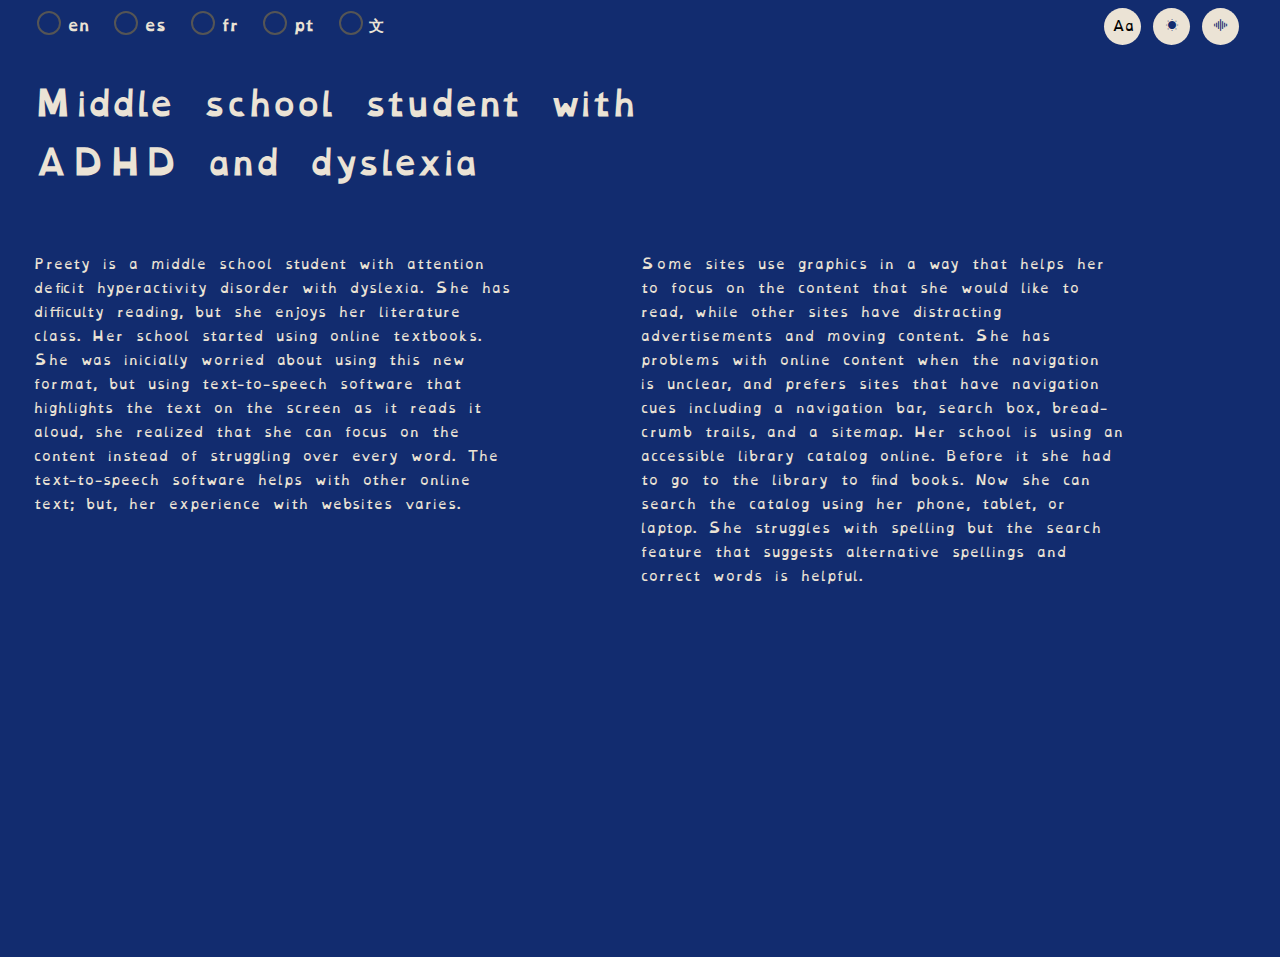
==== index.html @ 86f6e597 "update" ====
<!DOCTYPE html>
<html lang="en" style="background-color: #122C6F;">
<head>
    <link rel="stylesheet" href="style.css">
    <meta charset="UTF-8">
    <meta name="viewport" content="width=device-width, initial-scale=1.0">
    <link rel="stylesheet" href="https://cdn.jsdelivr.net/npm/bootstrap-icons@1.3.0/font/bootstrap-icons.css">
    <title>Accessible Persona Card</title>
</head>
<main>
    <ul>
        <!-- choose language -->
        <li class="language">
            <form class="radio-button-container">
                <section class="radio-button">
                    <input type="radio" class="radio-button__input" id="en" name="radio-group">
                    <label class="radio-button__label current-font" for="en">
                        <span class="radio-button__custom"></span>
                        en
                    </label>
                </section>
                <section class="radio-button">
                    <input type="radio" class="radio-button__input" id="es" name="radio-group">
                    <label class="radio-button__label current-font" for="es">
                        <span class="radio-button__custom"></span>
                        es
                    </label>
                </section>
                <section class="radio-button">
                    <input type="radio" class="radio-button__input" id="fr" name="radio-group">
                    <label class="radio-button__label current-font" for="fr">
                        <span class="radio-button__custom"></span>
                        fr
                    </label>
                </section>
                <section class="radio-button">
                    <input type="radio" class="radio-button__input" id="pt" name="radio-group">
                    <label class="radio-button__label current-font" for="pt">
                        <span class="radio-button__custom"></span>
                        pt
                    </label>
                </section>
                <section class="radio-button">
                    <input type="radio" class="radio-button__input" id="chinese" name="radio-group">
                    <label class="radio-button__label current-font" for="chinese">
                        <span class="radio-button__custom"></span>
                        文
                    </label>
                </section>
            </form>
        </li>

        <!-- other options -->
        <li class="buttons">
            <button id="fontButton" class="current-font" onclick="changeFont()">
                <!-- <i class="bi bi-type"></i> -->
                Aa
            </button>

            <button onclick="changeMode()">
                <i id="modeButton" class="bi bi-brightness-low-fill"></i>
            </button>

            <button id="speechButton" onclick="textToSpeech()">
                <i class="bi bi-soundwave"></i>
            </button>
        </li>      
    </ul>

    <!-- text -->
    <section class="card">

        <section class="header">
            <h1 class="title text" id="title">Middle school student with ADHD and dyslexia</h1>
        </section>

        <section class="text-container">
            <p class="col1 text" id="firstParagraph">
                Preety is a middle school student with  attention deficit hyperactivity disorder with dyslexia.
                She has difficulty reading, but she enjoys   her literature class. Her school started  using online textbooks. 
                She was inicially  worried about using this new format, but   using text-to-speech software that highlights the text on the screen as it  reads it aloud, she realized that she  can focus on the content instead of struggling over every word.
                The text-to-speech software helps with other online   text; but, her experience with websites varies.
            </p>
            <p class="col2 text" id="secondParagraph">
                Some sites use graphics in a way that  helps her to focus on the content that she would like to read, while other sites   have distracting advertisements and moving content.
                She has problems with online content  when the navigation is  unclear,  and  prefers sites that have navigation cues including a navigation bar, search box,   bread-crumb trails, and a sitemap.   Her school is using an accessible library catalog online. Before it she had to go to the library to find books. Now she can search the catalog using her phone, tablet, or laptop. She struggles with spelling but the search   feature that suggests alternative spellings and correct words is helpful.
            </p>
        </section>

        <!-- <section class="girl-img">
            <img src="girl.svg"/ alt="black and white illustration of a girl reading">
        </section> -->
</main>
<script src="script.js"></script>
</html>
---- style.css ----
@font-face {
    font-family: 'OpenDyslexic-Bold'; 
    src: url('fonts/OpenDyslexic-Bold.otf'); 
}

@font-face {
    font-family: 'OpenDyslexic-Regular'; 
    src: url('fonts/OpenDyslexic-Regular.otf'); 
}

@font-face {
    font-family: 'CenturyGothic'; 
    src: url('fonts/CenturyGothic.ttf'); 
}

@font-face {
    font-family: 'Chinese'; 
    src: url('fonts/NotoSans.ttf'); 
}


html {
    --backgorund-color: #122C6F;
    --font-color: #EBE3D5;
    --currentFont: "OpenDyslexic-Regular";
    --radialButton: #FFB731;
}


.chinese {
    letter-spacing: 0.5rem;
    padding-bottom: 0.5rem;
    font-size: xx-large;
}

.current-font {
    font-family: var(--currentFont);
}


ul {
    list-style-type: none;
    margin: 0;
    margin-left: 2%;
    margin-right: 2%;
    padding: 0;
    overflow: hidden;
    border-radius: 0.3rem;
}

.language {
    float: left;
}

li a {
    display: inline;
    color: black;
    text-align: center;
    padding: 1rem 1rem;
    font-family: var(--currentFont);
    transition: all ease-in-out 0.3s;
    text-decoration: none;
}

.text {
    font-family: var(--currentFont);
}

p {
    text-align: left;
    width: 50%;
    margin: auto;
    color: var(--font-color);
}

h1 {
    color: var(--font-color);
}

h3 {
    text-align: center;
    width: 50%;
    margin: auto;
    color: var(--font-color);
}

.card {
    /* background-color: var(--backgorund-color); */
    color: var(--font-color);
    display: flex;
    flex-direction: column;
    height: 100vh;
    margin-left: 2%;
    margin-right: 2%;
}

.header {
    margin-top: 2%;
    display: flex;
    flex-direction: column;
}

.title {
    font-size: xx-large;
    margin: 0;
    width: 60%;
    height: fit-content;
    text-align: left;
}

font-icon {
    color: red;
}

.buttons {
    float: right;
    display: inline;
}

button {
    width: 2.3rem;
    height: 2.3rem;
    border-radius: 50rem;
    border: none;
    /* border: 0.2rem solid var(--radialButton); */
    background-color: var(--font-color);
    margin-right: 0.5rem;
    
}

button:hover {
    cursor: pointer;
}


i {
    color: var(--backgorund-color);
}


.bi {
    font-size: 1rem;
    color: var(--backgorund-color);
}


.font {
    font-family: var(--currentFont);
}

.text-container {
    display: flex;
    flex-direction: row;
    flex-wrap: nowrap;
    gap: 10%;
    margin-top: 5%;
}

.col1{
    margin: 0;
    width: 40%;
    font-size: small;
}

.col2 {
    margin:0;
    width: 40%;
    font-size: small;
}

.girl-img {
    position: absolute;
    bottom: 6.5vw;
    right: 0;
    /* max-width: 100px;
    max-height: 120px; */
}

.girl-img img {
    transform: scale(0.5);
    width: 100%;
    height: auto;
}



 



/* From Uiverse.io by gharsh11032000 */ 
.radio-button-container {
    display: flex;
    align-items: center;
    gap: 24px;
    margin-left: 1%;
    margin-top: 1%;
  }
  
  .radio-button {
    display: flex;
    position: relative;
    cursor: pointer;
  }
  
  .radio-button__input {
    position: absolute;
    opacity: 0;
    width: 0;
    height: 0;
  }
  
  .radio-button__label {
    display: inline-block;
    padding-left: 30px;
    margin-bottom: 10px;
    position: relative;
    font-size: 15px;
    color: var(--font-color);
    font-weight: 600;
    cursor: pointer;
    /* font-family: var(--currentFont); */
    transition: all 0.3s ease;
  }
  
  .radio-button__custom {
    position: absolute;
    top: 0;
    left: 0;
    width: 20px;
    height: 20px;
    border-radius: 50%;
    border: 2px solid #555;
    transition: all 0.3s ease;
  }
  
  .radio-button__input:checked + .radio-button__label .radio-button__custom {
    background-color: var(--radialButton);
    border-color: transparent;
    transform: scale(0.8);
    box-shadow: 0 0 20px #4c8bf580;
  }
  
  .radio-button__input:checked + .radio-button__label {
    color: var(--radialButton);
  }
  
  .radio-button__label:hover .radio-button__custom {
    transform: scale(1.2);
    border-color: var(--radialButton);
    box-shadow: 0 0 20px #4c8bf580;
  }
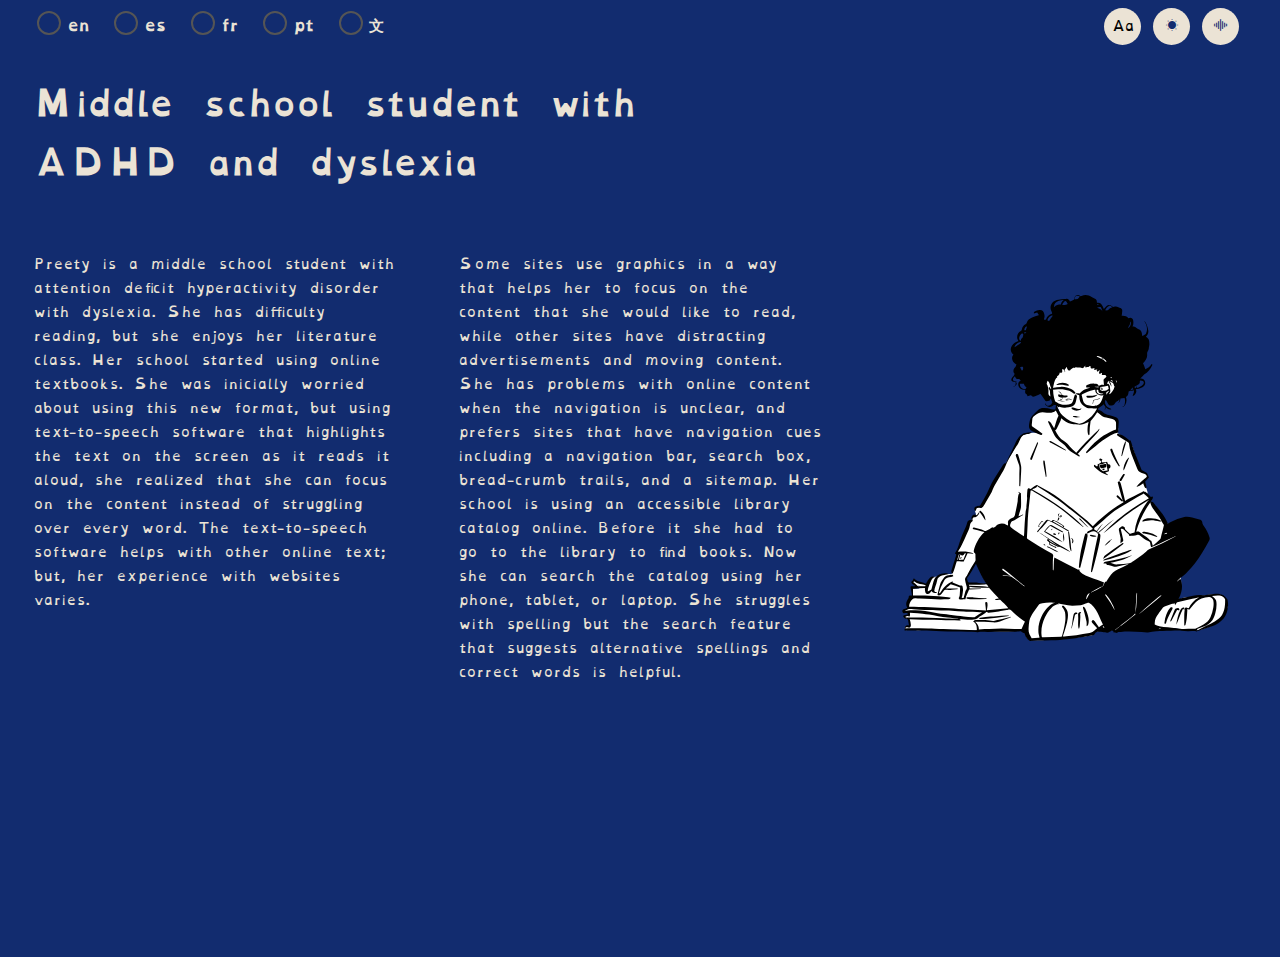
==== commit d4eb94e8: "update" ====
--- a/index.html
+++ b/index.html
@@ -32,7 +32,7 @@
                         <span class="radio-button__custom"></span>
                         fr
                     </label>
-                </section>
+                </section
                 <section class="radio-button">
                     <input type="radio" class="radio-button__input" id="pt" name="radio-group">
                     <label class="radio-button__label current-font" for="pt">
@@ -53,7 +53,6 @@
         <!-- other options -->
         <li class="buttons">
             <button id="fontButton" class="current-font" onclick="changeFont()">
-                <!-- <i class="bi bi-type"></i> -->
                 Aa
             </button>
 
@@ -61,8 +60,8 @@
                 <i id="modeButton" class="bi bi-brightness-low-fill"></i>
             </button>
 
-            <button id="speechButton" onclick="textToSpeech()">
-                <i class="bi bi-soundwave"></i>
+            <button onclick="textToSpeech()">
+                <i id="speechButton" class="bi bi-soundwave"></i>
             </button>
         </li>      
     </ul>
@@ -85,11 +84,11 @@
                 Some sites use graphics in a way that  helps her to focus on the content that she would like to read, while other sites   have distracting advertisements and moving content.
                 She has problems with online content  when the navigation is  unclear,  and  prefers sites that have navigation cues including a navigation bar, search box,   bread-crumb trails, and a sitemap.   Her school is using an accessible library catalog online. Before it she had to go to the library to find books. Now she can search the catalog using her phone, tablet, or laptop. She struggles with spelling but the search   feature that suggests alternative spellings and correct words is helpful.
             </p>
+            <img src="girl.svg" class="girl-img" alt="black and white illustration of a girl reading">
         </section>
 
-        <!-- <section class="girl-img">
-            <img src="girl.svg"/ alt="black and white illustration of a girl reading">
-        </section> -->
+        
+        
 </main>
 <script src="script.js"></script>
 </html>--- a/style.css
+++ b/style.css
@@ -24,6 +24,14 @@
     --font-color: #EBE3D5;
     --currentFont: "OpenDyslexic-Regular";
     --radialButton: #FFB731;
+}
+
+img {
+    max-width: 30%;
+    height: fit-content;
+    position: relative;
+    /* left: -5%; */
+    margin: auto;
 }
 
 
@@ -152,39 +160,49 @@
     display: flex;
     flex-direction: row;
     flex-wrap: nowrap;
-    gap: 10%;
+    gap: 5%;
     margin-top: 5%;
 }
 
 .col1{
     margin: 0;
-    width: 40%;
+    width: 45%;
     font-size: small;
 }
 
 .col2 {
     margin:0;
-    width: 40%;
+    width: 45%;
     font-size: small;
 }
 
-.girl-img {
-    position: absolute;
-    bottom: 6.5vw;
-    right: 0;
-    /* max-width: 100px;
-    max-height: 120px; */
-}
-
-.girl-img img {
-    transform: scale(0.5);
-    width: 100%;
-    height: auto;
-}
-
-
-
- 
+@media (max-width: 720px) {
+    .text-container {
+        flex-direction: column;
+    }
+
+    .col1, .col2 {
+        margin-bottom: 2rem;
+        width: 80%;
+    }
+
+    .title {
+        width: 90%;
+        margin-top: 1rem;
+    }
+
+    .buttons {
+        float: left;
+    }
+
+    img {
+        max-width: 80%;
+    }
+}
+
+
+
+
 
 
 
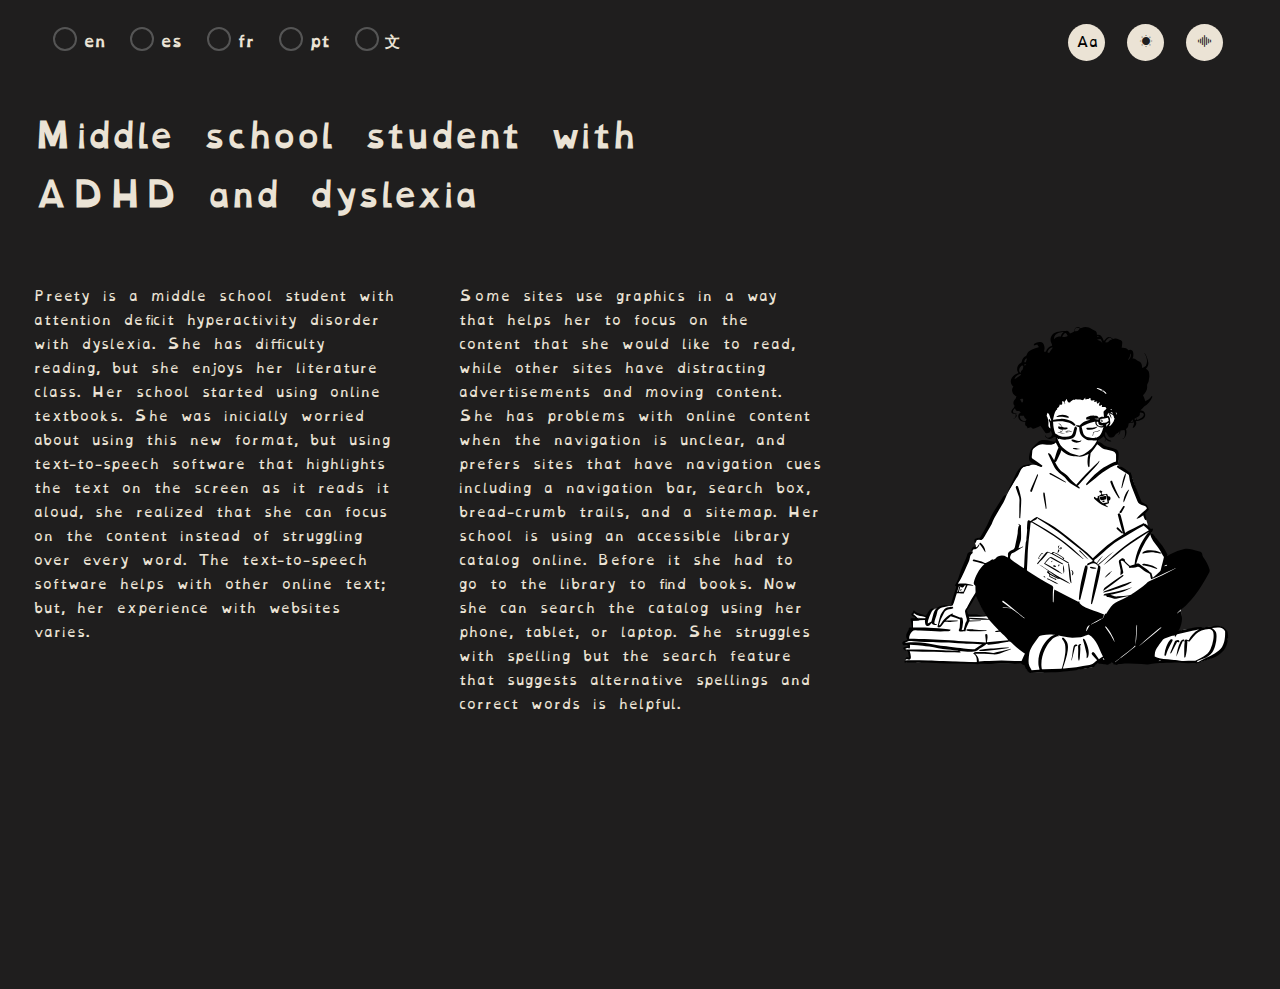
==== commit 5ba7f960: "update" ====
--- a/index.html
+++ b/index.html
@@ -1,6 +1,9 @@
 <!DOCTYPE html>
-<html lang="en" style="background-color: #122C6F;">
+<html lang="en" style="background-color: #1F1E1E;">
 <head>
+    <link href="#persona-card">
+    <link href="#persona-card-title">
+    <link href="#persona-card-main-text">
     <link rel="stylesheet" href="style.css">
     <meta charset="UTF-8">
     <meta name="viewport" content="width=device-width, initial-scale=1.0">
@@ -32,7 +35,7 @@
                         <span class="radio-button__custom"></span>
                         fr
                     </label>
-                </section
+                </section>
                 <section class="radio-button">
                     <input type="radio" class="radio-button__input" id="pt" name="radio-group">
                     <label class="radio-button__label current-font" for="pt">
@@ -52,42 +55,47 @@
 
         <!-- other options -->
         <li class="buttons">
-            <button id="fontButton" class="current-font" onclick="changeFont()">
+            <button id="fontButton" class="current-font button" onclick="changeFont()">
                 Aa
             </button>
 
-            <button onclick="changeMode()">
+            <button onclick="changeMode()" class="button">
                 <i id="modeButton" class="bi bi-brightness-low-fill"></i>
             </button>
 
-            <button onclick="textToSpeech()">
+            <button onclick="textToSpeech()" class="button">
                 <i id="speechButton" class="bi bi-soundwave"></i>
             </button>
         </li>      
     </ul>
 
     <!-- text -->
-    <section class="card">
-
-        <section class="header">
-            <h1 class="title text" id="title">Middle school student with ADHD and dyslexia</h1>
-        </section>
-
-        <section class="text-container">
-            <p class="col1 text" id="firstParagraph">
-                Preety is a middle school student with  attention deficit hyperactivity disorder with dyslexia.
-                She has difficulty reading, but she enjoys   her literature class. Her school started  using online textbooks. 
-                She was inicially  worried about using this new format, but   using text-to-speech software that highlights the text on the screen as it  reads it aloud, she realized that she  can focus on the content instead of struggling over every word.
-                The text-to-speech software helps with other online   text; but, her experience with websites varies.
-            </p>
-            <p class="col2 text" id="secondParagraph">
-                Some sites use graphics in a way that  helps her to focus on the content that she would like to read, while other sites   have distracting advertisements and moving content.
-                She has problems with online content  when the navigation is  unclear,  and  prefers sites that have navigation cues including a navigation bar, search box,   bread-crumb trails, and a sitemap.   Her school is using an accessible library catalog online. Before it she had to go to the library to find books. Now she can search the catalog using her phone, tablet, or laptop. She struggles with spelling but the search   feature that suggests alternative spellings and correct words is helpful.
-            </p>
-            <img src="girl.svg" class="girl-img" alt="black and white illustration of a girl reading">
-        </section>
-
-        
+    <a href="#persona-card">
+        <section class="card">
+            
+            <a href="#persona-card-title">
+                <section class="header">
+                    <h1 class="title text" id="title">Middle school student with ADHD and dyslexia</h1>
+                </section>
+            </a>
+            
+            <a href="#persona-card-main-text">
+                <section class="text-container">
+                    <p class="col1 text" id="firstParagraph">
+                        Preety is a middle school student with  attention deficit hyperactivity disorder with dyslexia.
+                        She has difficulty reading, but she enjoys   her literature class. Her school started  using online textbooks. 
+                        She was inicially  worried about using this new format, but   using text-to-speech software that highlights the text on the screen as it  reads it aloud, she realized that she  can focus on the content instead of struggling over every word.
+                        The text-to-speech software helps with other online   text; but, her experience with websites varies.
+                    </p>
+                    <p class="col2 text" id="secondParagraph">
+                        Some sites use graphics in a way that  helps her to focus on the content that she would like to read, while other sites   have distracting advertisements and moving content.
+                        She has problems with online content  when the navigation is  unclear,  and  prefers sites that have navigation cues including a navigation bar, search box,   bread-crumb trails, and a sitemap.   Her school is using an accessible library catalog online. Before it she had to go to the library to find books. Now she can search the catalog using her phone, tablet, or laptop. She struggles with spelling but the search   feature that suggests alternative spellings and correct words is helpful.
+                    </p>
+                    <img src="girl.svg" class="girl-img" alt="black and white illustration of a girl reading">
+                </section>
+            </a>
+        </section>  
+    </a>
         
 </main>
 <script src="script.js"></script>
--- a/style.css
+++ b/style.css
@@ -20,7 +20,7 @@
 
 
 html {
-    --backgorund-color: #122C6F;
+    --backgorund-color: #1F1E1E;
     --font-color: #EBE3D5;
     --currentFont: "OpenDyslexic-Regular";
     --radialButton: #FFB731;
@@ -34,7 +34,9 @@
     margin: auto;
 }
 
-
+a {
+    text-decoration: none;
+}
 .chinese {
     letter-spacing: 0.5rem;
     padding-bottom: 0.5rem;
@@ -60,7 +62,7 @@
     float: left;
 }
 
-li a {
+li {
     display: inline;
     color: black;
     text-align: center;
@@ -117,7 +119,7 @@
 }
 
 font-icon {
-    color: red;
+    /* color: red; */
 }
 
 .buttons {
@@ -125,7 +127,7 @@
     display: inline;
 }
 
-button {
+.button {
     width: 2.3rem;
     height: 2.3rem;
     border-radius: 50rem;
@@ -209,6 +211,7 @@
 /* From Uiverse.io by gharsh11032000 */ 
 .radio-button-container {
     display: flex;
+    flex-direction: row;
     align-items: center;
     gap: 24px;
     margin-left: 1%;
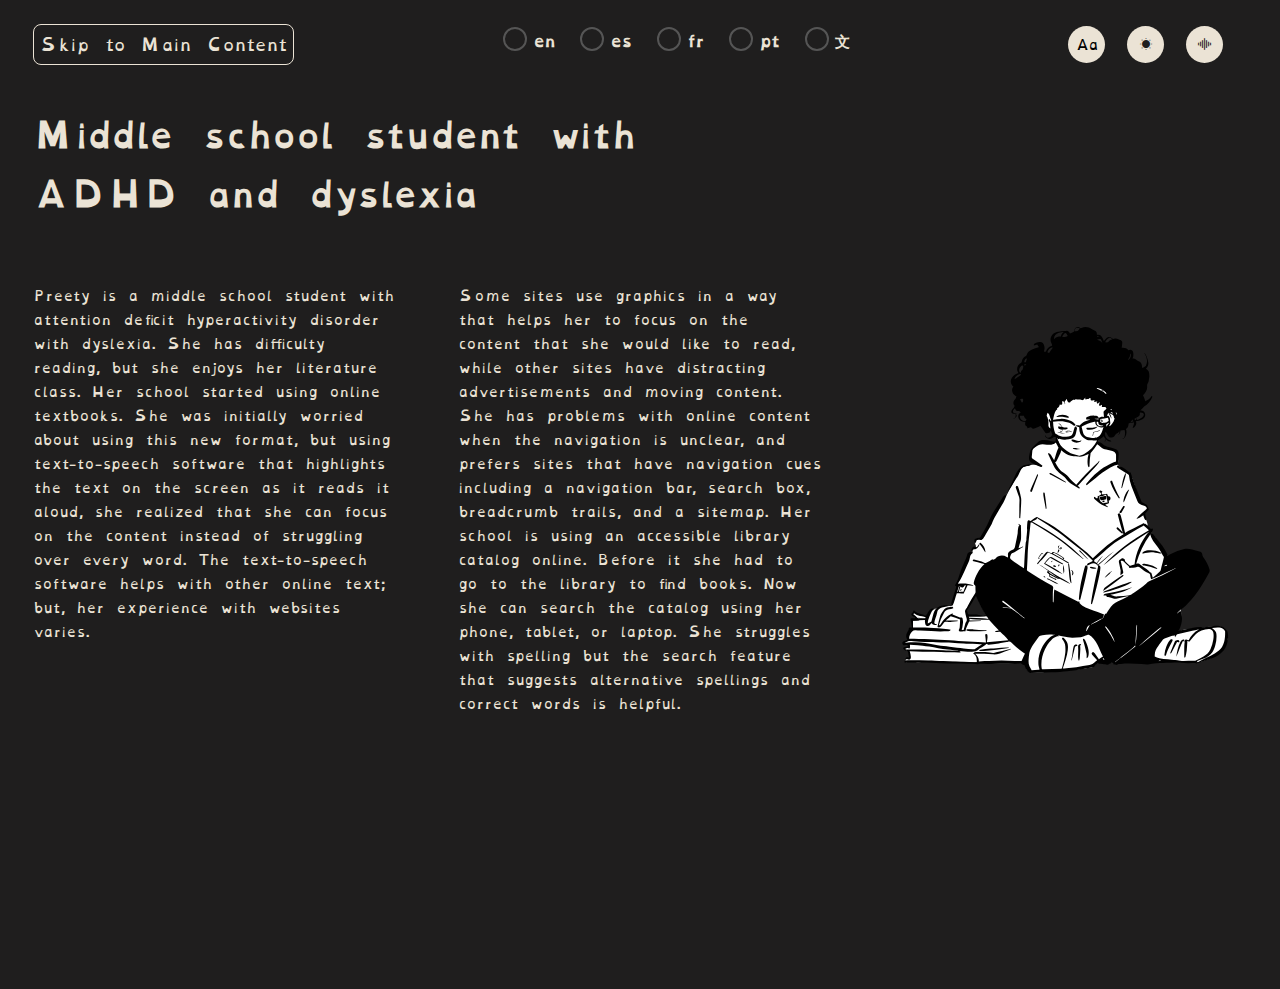
==== commit 96c1eedc: "update" ====
--- a/index.html
+++ b/index.html
@@ -1,102 +1,99 @@
 <!DOCTYPE html>
 <html lang="en" style="background-color: #1F1E1E;">
 <head>
-    <link href="#persona-card">
-    <link href="#persona-card-title">
-    <link href="#persona-card-main-text">
-    <link rel="stylesheet" href="style.css">
     <meta charset="UTF-8">
     <meta name="viewport" content="width=device-width, initial-scale=1.0">
+    <link rel="stylesheet" href="style.css">
     <link rel="stylesheet" href="https://cdn.jsdelivr.net/npm/bootstrap-icons@1.3.0/font/bootstrap-icons.css">
     <title>Accessible Persona Card</title>
 </head>
-<main>
-    <ul>
-        <!-- choose language -->
-        <li class="language">
-            <form class="radio-button-container">
-                <section class="radio-button">
-                    <input type="radio" class="radio-button__input" id="en" name="radio-group">
-                    <label class="radio-button__label current-font" for="en">
-                        <span class="radio-button__custom"></span>
-                        en
-                    </label>
-                </section>
-                <section class="radio-button">
-                    <input type="radio" class="radio-button__input" id="es" name="radio-group">
-                    <label class="radio-button__label current-font" for="es">
-                        <span class="radio-button__custom"></span>
-                        es
-                    </label>
-                </section>
-                <section class="radio-button">
-                    <input type="radio" class="radio-button__input" id="fr" name="radio-group">
-                    <label class="radio-button__label current-font" for="fr">
-                        <span class="radio-button__custom"></span>
-                        fr
-                    </label>
-                </section>
-                <section class="radio-button">
-                    <input type="radio" class="radio-button__input" id="pt" name="radio-group">
-                    <label class="radio-button__label current-font" for="pt">
-                        <span class="radio-button__custom"></span>
-                        pt
-                    </label>
-                </section>
-                <section class="radio-button">
-                    <input type="radio" class="radio-button__input" id="chinese" name="radio-group">
-                    <label class="radio-button__label current-font" for="chinese">
-                        <span class="radio-button__custom"></span>
-                        文
-                    </label>
-                </section>
-            </form>
-        </li>
+<body>
+    <!-- Skip to Main Content -->
+    
+    
+    <main>
+        <ul>
+            <!-- choose language -->
+            <li class="skip-button">
+                <a href="#main-content" class="skip-link">Skip to Main Content</a>
+            </li>
+            <li class="language">
+                <form class="radio-button-container">
+                    <section class="radio-button">
+                        <input type="radio" class="radio-button__input" id="en" name="radio-group">
+                        <label class="radio-button__label current-font" for="en">
+                            <span class="radio-button__custom"></span>
+                            en
+                        </label>
+                    </section>
+                    <section class="radio-button">
+                        <input type="radio" class="radio-button__input" id="es" name="radio-group">
+                        <label class="radio-button__label current-font" for="es">
+                            <span class="radio-button__custom"></span>
+                            es
+                        </label>
+                    </section>
+                    <section class="radio-button">
+                        <input type="radio" class="radio-button__input" id="fr" name="radio-group">
+                        <label class="radio-button__label current-font" for="fr">
+                            <span class="radio-button__custom"></span>
+                            fr
+                        </label>
+                    </section>
+                    <section class="radio-button">
+                        <input type="radio" class="radio-button__input" id="pt" name="radio-group">
+                        <label class="radio-button__label current-font" for="pt">
+                            <span class="radio-button__custom"></span>
+                            pt
+                        </label>
+                    </section>
+                    <section class="radio-button">
+                        <input type="radio" class="radio-button__input" id="chinese" name="radio-group">
+                        <label class="radio-button__label current-font" for="chinese">
+                            <span class="radio-button__custom"></span>
+                            文
+                        </label>
+                    </section>
+                </form>
+            </li>
 
-        <!-- other options -->
-        <li class="buttons">
-            <button id="fontButton" class="current-font button" onclick="changeFont()">
-                Aa
-            </button>
+            <!-- other options -->
+            <li class="buttons">
+                <button id="fontButton" class="current-font button" onclick="changeFont()">
+                    Aa
+                </button>
 
-            <button onclick="changeMode()" class="button">
-                <i id="modeButton" class="bi bi-brightness-low-fill"></i>
-            </button>
+                <button onclick="changeMode()" class="button">
+                    <i id="modeButton" class="bi bi-brightness-low-fill"></i>
+                </button>
 
-            <button onclick="textToSpeech()" class="button">
-                <i id="speechButton" class="bi bi-soundwave"></i>
-            </button>
-        </li>      
-    </ul>
+                <button onclick="textToSpeech()" class="button">
+                    <i id="speechButton" class="bi bi-soundwave"></i>
+                </button>
+            </li>      
+        </ul>
 
-    <!-- text -->
-    <a href="#persona-card">
-        <section class="card">
-            
-            <a href="#persona-card-title">
-                <section class="header">
-                    <h1 class="title text" id="title">Middle school student with ADHD and dyslexia</h1>
-                </section>
-            </a>
-            
-            <a href="#persona-card-main-text">
-                <section class="text-container">
-                    <p class="col1 text" id="firstParagraph">
-                        Preety is a middle school student with  attention deficit hyperactivity disorder with dyslexia.
-                        She has difficulty reading, but she enjoys   her literature class. Her school started  using online textbooks. 
-                        She was inicially  worried about using this new format, but   using text-to-speech software that highlights the text on the screen as it  reads it aloud, she realized that she  can focus on the content instead of struggling over every word.
-                        The text-to-speech software helps with other online   text; but, her experience with websites varies.
-                    </p>
-                    <p class="col2 text" id="secondParagraph">
-                        Some sites use graphics in a way that  helps her to focus on the content that she would like to read, while other sites   have distracting advertisements and moving content.
-                        She has problems with online content  when the navigation is  unclear,  and  prefers sites that have navigation cues including a navigation bar, search box,   bread-crumb trails, and a sitemap.   Her school is using an accessible library catalog online. Before it she had to go to the library to find books. Now she can search the catalog using her phone, tablet, or laptop. She struggles with spelling but the search   feature that suggests alternative spellings and correct words is helpful.
-                    </p>
-                    <img src="girl.svg" class="girl-img" alt="black and white illustration of a girl reading">
-                </section>
-            </a>
-        </section>  
-    </a>
-        
-</main>
-<script src="script.js"></script>
-</html>+        <!-- Persona Card -->
+        <section class="card" id="main-content">
+            <section class="header" id="persona-card-title">
+                <h1 class="title text">Middle school student with ADHD and dyslexia</h1>
+            </section>
+
+            <section class="text-container" id="persona-card-main-text">
+                <p class="col1 text">
+                    Preety is a middle school student with attention deficit hyperactivity disorder with dyslexia.
+                    She has difficulty reading, but she enjoys her literature class. Her school started using online textbooks. 
+                    She was initially worried about using this new format, but using text-to-speech software that highlights the text on the screen as it reads it aloud, she realized that she can focus on the content instead of struggling over every word.
+                    The text-to-speech software helps with other online text; but, her experience with websites varies.
+                </p>
+                <p class="col2 text">
+                    Some sites use graphics in a way that helps her to focus on the content that she would like to read, while other sites have distracting advertisements and moving content.
+                    She has problems with online content when the navigation is unclear, and prefers sites that have navigation cues including a navigation bar, search box, breadcrumb trails, and a sitemap. Her school is using an accessible library catalog online. Before it she had to go to the library to find books. Now she can search the catalog using her phone, tablet, or laptop. She struggles with spelling but the search feature that suggests alternative spellings and correct words is helpful.
+                </p>
+                <img src="girl.svg" class="girl-img" alt="Black and white illustration of a girl reading">
+            </section>
+        </section>
+    </main>
+    <script src="script.js"></script>
+</body>
+</html>
--- a/style.css
+++ b/style.css
@@ -24,6 +24,35 @@
     --font-color: #EBE3D5;
     --currentFont: "OpenDyslexic-Regular";
     --radialButton: #FFB731;
+}
+
+.skip-link {
+    text-decoration: none;
+    color: var(--font-color);
+}
+
+.skip-link:hover {
+    color: var(--radialButton);
+    
+}
+
+.skip-button {
+    padding: 0;
+    float: left;
+    border-radius: 0.5rem;
+    border: 0.1rem solid  var(--font-color);
+    padding: 0.3rem;
+}
+
+.skip-button:hover {
+    float: left;
+    border-radius: 0.5rem;
+    border: 0.1rem solid  var(--radialButton);
+    padding: 0.3rem;
+    box-shadow: 0 0 1rem #4c8bf580;
+    transform: scale(1.05);
+    transform: translateX(0.01rem);
+    margin-left: 1rem;
 }
 
 img {
@@ -49,7 +78,10 @@
 
 
 ul {
+    display: flex;
+    align-items: center;
     list-style-type: none;
+    justify-content: space-between;
     margin: 0;
     margin-left: 2%;
     margin-right: 2%;
@@ -118,9 +150,6 @@
     text-align: left;
 }
 
-font-icon {
-    /* color: red; */
-}
 
 .buttons {
     float: right;
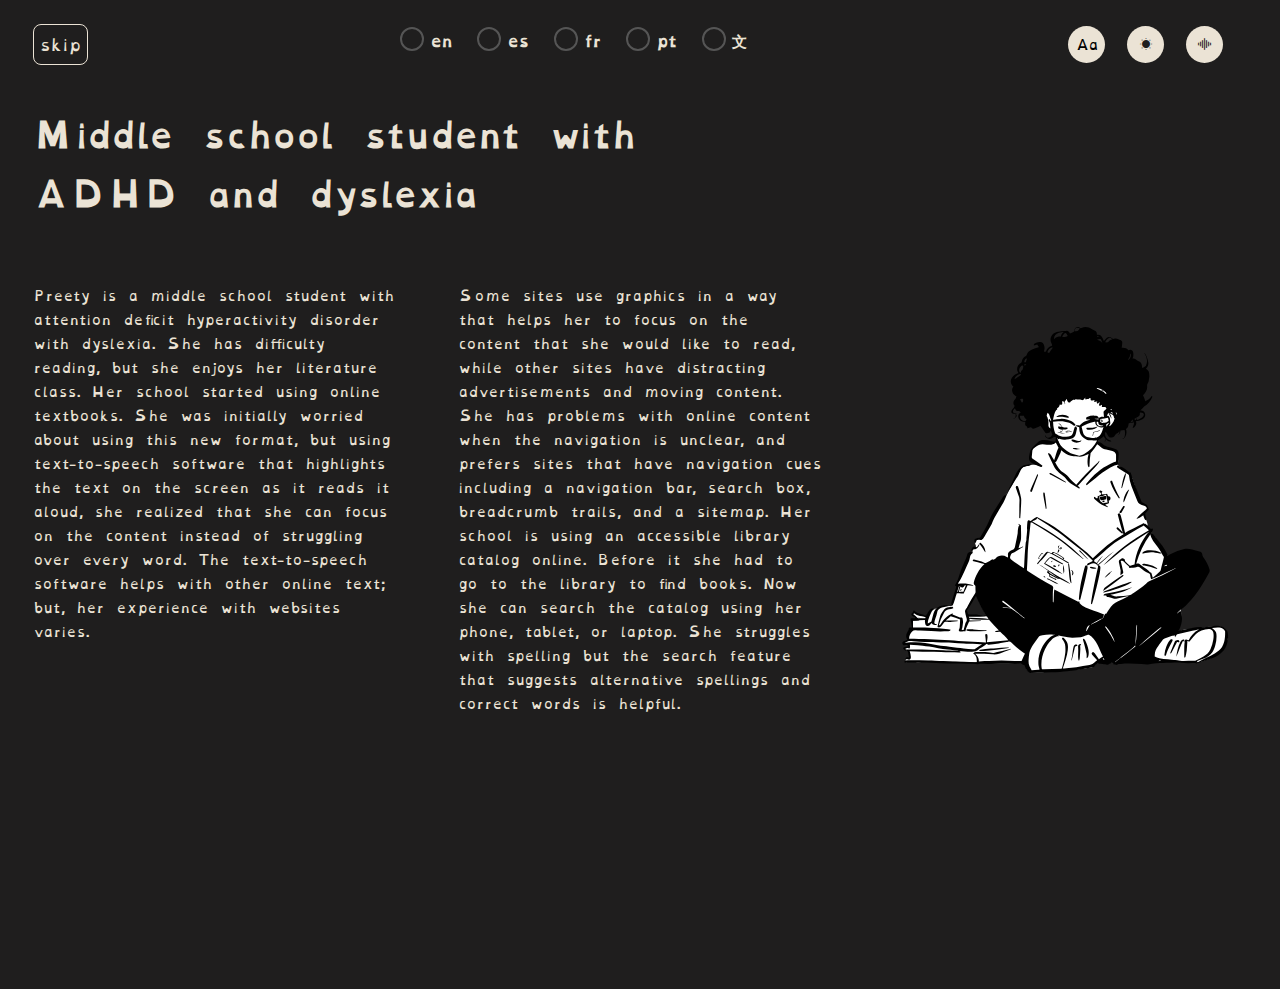
==== commit b7c92a47: "fix bugs" ====
--- a/index.html
+++ b/index.html
@@ -15,7 +15,7 @@
         <ul>
             <!-- choose language -->
             <li class="skip-button">
-                <a href="#main-content" class="skip-link">Skip to Main Content</a>
+                <a href="#main-content" class="skip-link" id="skip">skip</a>
             </li>
             <li class="language">
                 <form class="radio-button-container">
@@ -76,17 +76,17 @@
         <!-- Persona Card -->
         <section class="card" id="main-content">
             <section class="header" id="persona-card-title">
-                <h1 class="title text">Middle school student with ADHD and dyslexia</h1>
+                <h1 class="title text" id="title">Middle school student with ADHD and dyslexia</h1>
             </section>
 
             <section class="text-container" id="persona-card-main-text">
-                <p class="col1 text">
+                <p class="col1 text" id="firstParagraph">
                     Preety is a middle school student with attention deficit hyperactivity disorder with dyslexia.
                     She has difficulty reading, but she enjoys her literature class. Her school started using online textbooks. 
                     She was initially worried about using this new format, but using text-to-speech software that highlights the text on the screen as it reads it aloud, she realized that she can focus on the content instead of struggling over every word.
                     The text-to-speech software helps with other online text; but, her experience with websites varies.
                 </p>
-                <p class="col2 text">
+                <p class="col2 text" id="secondParagraph">
                     Some sites use graphics in a way that helps her to focus on the content that she would like to read, while other sites have distracting advertisements and moving content.
                     She has problems with online content when the navigation is unclear, and prefers sites that have navigation cues including a navigation bar, search box, breadcrumb trails, and a sitemap. Her school is using an accessible library catalog online. Before it she had to go to the library to find books. Now she can search the catalog using her phone, tablet, or laptop. She struggles with spelling but the search feature that suggests alternative spellings and correct words is helpful.
                 </p>
--- a/style.css
+++ b/style.css
@@ -51,7 +51,6 @@
     padding: 0.3rem;
     box-shadow: 0 0 1rem #4c8bf580;
     transform: scale(1.05);
-    transform: translateX(0.01rem);
     margin-left: 1rem;
 }
 
